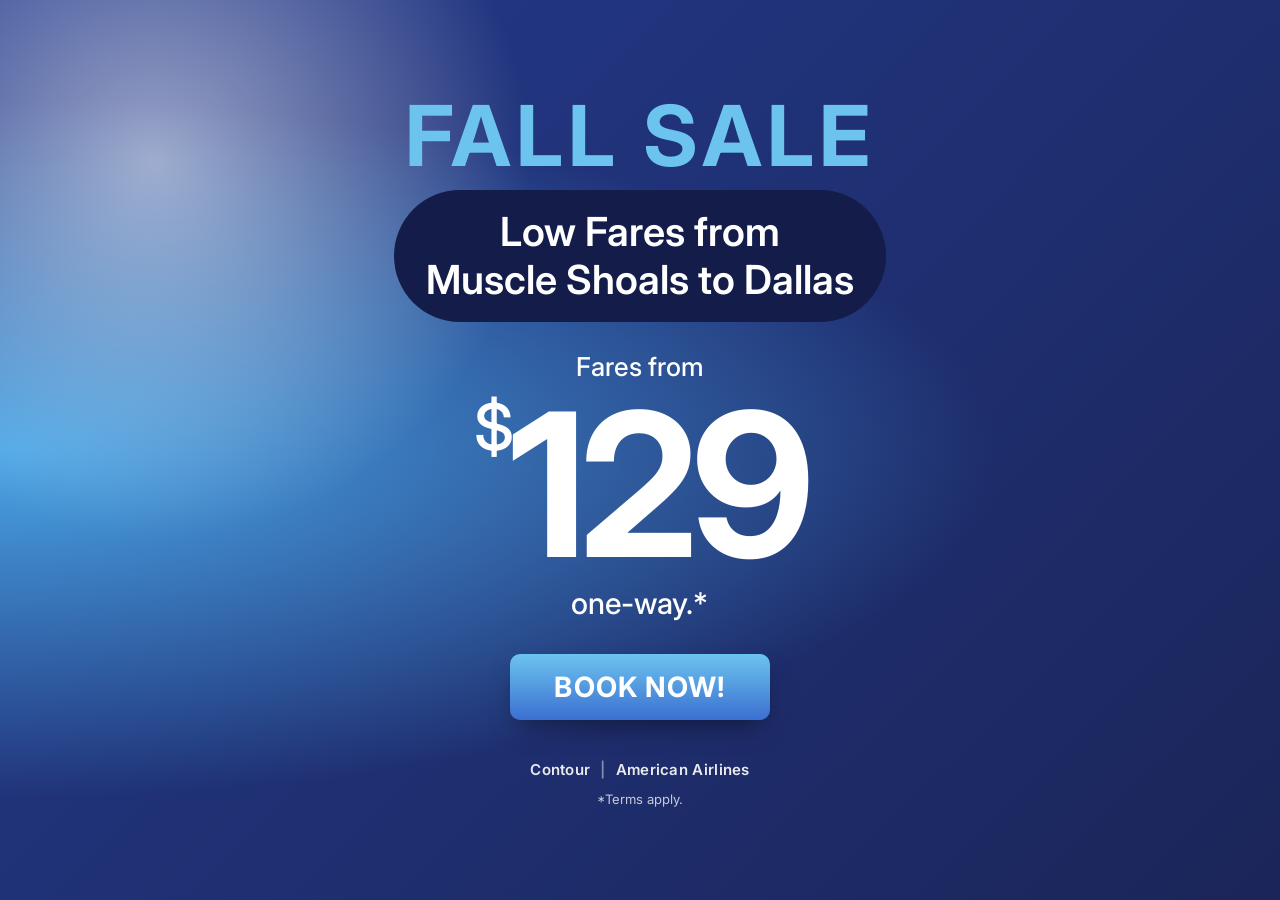
==== ad/index.html @ 5e4c8022 "Add /ad landing page for Fall Sale Muscle Shoals to Dallas fare Headerless page stating the Contour/" ====
<!doctype html>
<html lang="en">
<head>
  <meta charset="utf-8">
  <meta name="viewport" content="width=device-width, initial-scale=1">
  <title>Fall Sale: Muscle Shoals to Dallas from $129 | Fly the Shoals</title>
  <meta name="description" content="Fall Sale: low fares from Muscle Shoals (MSL) to Dallas (DFW) on Contour Airlines, from $129 one-way. Terms apply.">
  <link rel="preconnect" href="https://fonts.googleapis.com">
  <link rel="preconnect" href="https://fonts.gstatic.com" crossorigin>
  <link href="https://fonts.googleapis.com/css2?family=Inter:wght@400;500;600;700;800&display=swap" rel="stylesheet">
  <style>
    :root {
      --navy-900: #141c4a;
      --navy-800: #1b2559;
      --blue-700: #233a8c;
      --blue-500: #3b6fd1;
      --sky:      #6cc4ee;
      --white:    #ffffff;
      --font-sans: "Inter", system-ui, -apple-system, "Segoe UI", Roboto, sans-serif;
    }

    *, *::before, *::after { box-sizing: border-box; }
    html { min-height: 100%; background: var(--navy-800); }
    body {
      margin: 0;
      min-height: 100vh;
      font-family: var(--font-sans);
      color: var(--white);
      background-color: var(--navy-800);
      background-image:
        radial-gradient(circle at 12% 18%, rgba(255,255,255,.55) 0, rgba(255,255,255,0) 28%),
        radial-gradient(ellipse at 0% 50%, #4aa6e6 0, rgba(74,166,230,0) 55%),
        linear-gradient(135deg, var(--blue-700) 0%, var(--navy-800) 100%);
      background-repeat: no-repeat;
      -webkit-font-smoothing: antialiased;
    }

    .deal {
      min-height: 100vh;
      display: flex;
      flex-direction: column;
      align-items: center;
      justify-content: center;
      text-align: center;
      padding: 48px 20px;
    }

    .sale {
      margin: 0 0 12px;
      font-size: clamp(40px, 9vw, 84px);
      font-weight: 700;
      letter-spacing: .06em;
      line-height: 1;
      color: var(--sky);
    }

    .route {
      margin: 0 0 32px;
      padding: 18px 32px;
      max-width: 720px;
      border-radius: 999px;
      background: var(--navy-900);
      font-size: clamp(22px, 4.4vw, 40px);
      font-weight: 600;
      line-height: 1.2;
    }

    .route br { display: none; }
    @media (min-width: 600px) { .route br { display: inline; } }

    .price { margin: 0 0 36px; line-height: 1; }
    .price-from { display: block; font-size: clamp(18px, 3vw, 26px); font-weight: 500; margin-bottom: 4px; }
    .price-amount {
      display: inline-flex;
      align-items: flex-start;
      font-size: clamp(110px, 24vw, 200px);
      font-weight: 700;
      letter-spacing: -.04em;
    }
    .price-amount sup { font-size: .32em; font-weight: 500; margin: .18em .06em 0 0; }
    .price-unit { display: block; font-size: clamp(20px, 3.4vw, 30px); font-weight: 500; margin-top: 4px; }

    .btn {
      display: inline-block;
      padding: 16px 44px;
      border-radius: 10px;
      background: linear-gradient(180deg, var(--sky) 0%, var(--blue-500) 100%);
      color: var(--white);
      font-size: clamp(20px, 3.4vw, 28px);
      font-weight: 700;
      letter-spacing: .04em;
      text-decoration: none;
      text-transform: uppercase;
      box-shadow: 0 12px 28px -10px rgba(0,0,0,.5);
      transition: transform .15s ease, filter .15s ease;
    }
    .btn:hover { transform: translateY(-2px); filter: brightness(1.08); }
    .btn:focus-visible { outline: 3px solid var(--white); outline-offset: 3px; }

    .partners {
      margin: 40px 0 0;
      font-size: 15px;
      font-weight: 600;
      letter-spacing: .02em;
      color: rgba(255,255,255,.9);
    }
    .partners span { opacity: .5; margin: 0 10px; }

    .fine { margin: 12px 0 0; font-size: 13px; color: rgba(255,255,255,.75); }
  </style>
</head>
<body>

  <main class="deal">
    <p class="sale">FALL SALE</p>
    <h1 class="route">Low Fares from<br> Muscle Shoals to Dallas</h1>

    <p class="price">
      <span class="price-from">Fares from</span>
      <span class="price-amount"><sup>$</sup>129</span>
      <span class="price-unit">one-way.*</span>
    </p>

    <a class="btn" href="https://www.flycontour.com/" target="_blank" rel="noopener">Book Now!</a>

    <p class="partners">Contour<span aria-hidden="true">|</span>American Airlines</p>
    <p class="fine">*Terms apply.</p>
  </main>

</body>
</html>
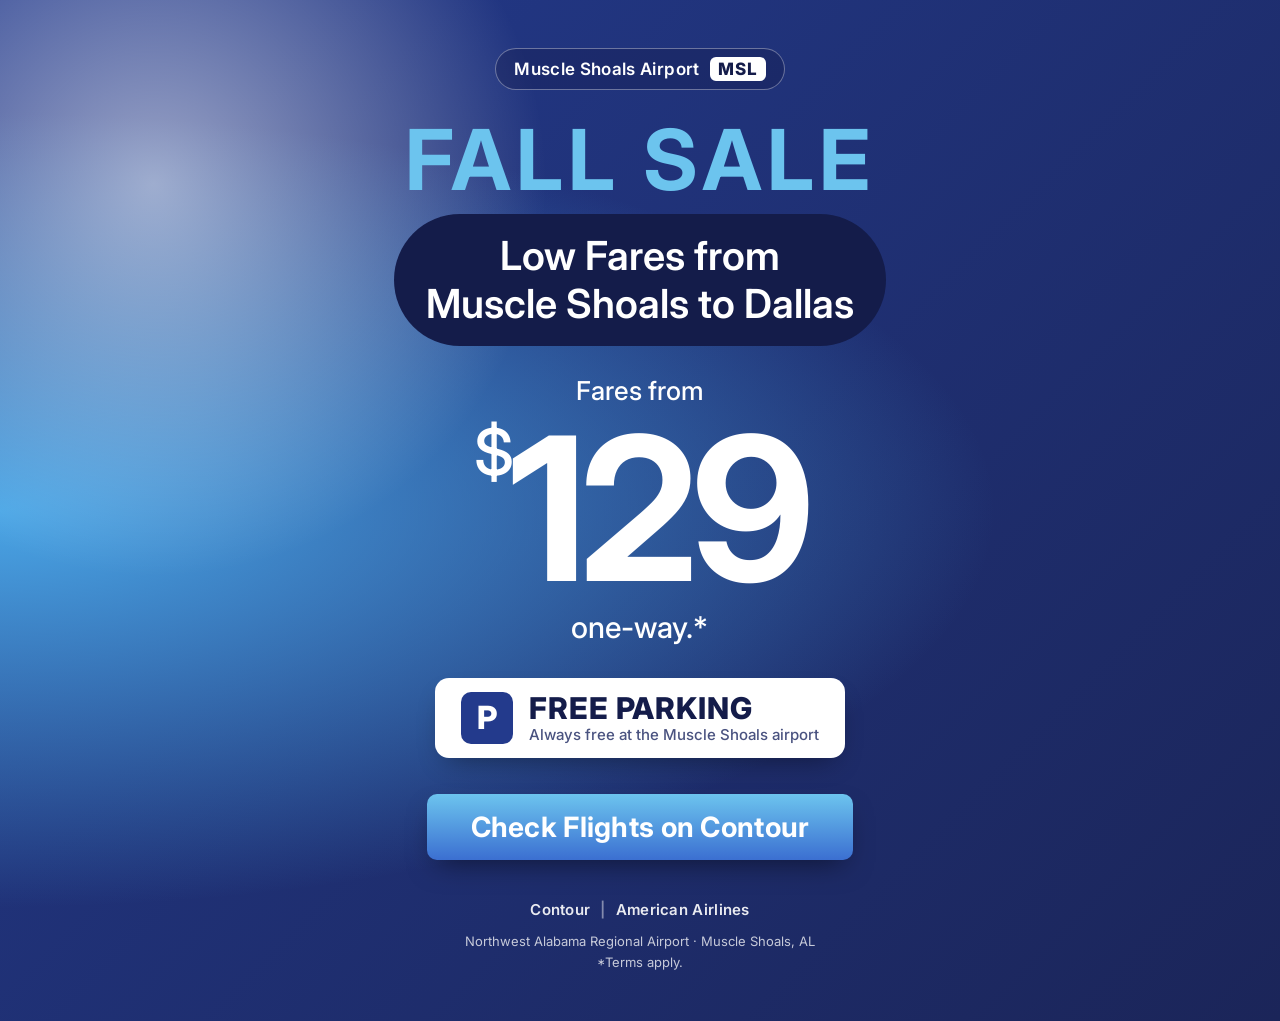
==== commit 330990c5: "Ad page: name the Muscle Shoals airport, add free parking, link to Contour Add an MSL airport badge " ====
--- a/ad/index.html
+++ b/ad/index.html
@@ -4,7 +4,7 @@
   <meta charset="utf-8">
   <meta name="viewport" content="width=device-width, initial-scale=1">
   <title>Fall Sale: Muscle Shoals to Dallas from $129 | Fly the Shoals</title>
-  <meta name="description" content="Fall Sale: low fares from Muscle Shoals (MSL) to Dallas (DFW) on Contour Airlines, from $129 one-way. Terms apply.">
+  <meta name="description" content="Fall Sale at Northwest Alabama Regional Airport: low fares from Muscle Shoals (MSL) to Dallas (DFW) on Contour Airlines, from $129 one-way. Free parking. Terms apply.">
   <link rel="preconnect" href="https://fonts.googleapis.com">
   <link rel="preconnect" href="https://fonts.gstatic.com" crossorigin>
   <link href="https://fonts.googleapis.com/css2?family=Inter:wght@400;500;600;700;800&display=swap" rel="stylesheet">
@@ -43,6 +43,28 @@
       justify-content: center;
       text-align: center;
       padding: 48px 20px;
+    }
+
+    .airport {
+      display: inline-flex;
+      align-items: center;
+      gap: 10px;
+      margin: 0 0 28px;
+      padding: 8px 18px;
+      border: 1px solid rgba(255,255,255,.35);
+      border-radius: 999px;
+      background: rgba(20,28,74,.35);
+      font-size: clamp(14px, 2.4vw, 17px);
+      font-weight: 600;
+      letter-spacing: .02em;
+    }
+    .airport-code {
+      padding: 2px 8px;
+      border-radius: 6px;
+      background: var(--white);
+      color: var(--navy-900);
+      font-weight: 800;
+      letter-spacing: .06em;
     }
 
     .sale {
@@ -88,14 +110,41 @@
       color: var(--white);
       font-size: clamp(20px, 3.4vw, 28px);
       font-weight: 700;
-      letter-spacing: .04em;
+      letter-spacing: .01em;
       text-decoration: none;
-      text-transform: uppercase;
       box-shadow: 0 12px 28px -10px rgba(0,0,0,.5);
       transition: transform .15s ease, filter .15s ease;
     }
     .btn:hover { transform: translateY(-2px); filter: brightness(1.08); }
     .btn:focus-visible { outline: 3px solid var(--white); outline-offset: 3px; }
+
+    .parking {
+      display: flex;
+      align-items: center;
+      gap: 16px;
+      margin: 0 0 36px;
+      padding: 14px 26px;
+      border-radius: 14px;
+      background: var(--white);
+      color: var(--navy-900);
+      text-align: left;
+      box-shadow: 0 12px 28px -12px rgba(0,0,0,.45);
+    }
+    .parking-icon {
+      flex: none;
+      display: grid;
+      place-items: center;
+      width: 52px;
+      height: 52px;
+      border-radius: 10px;
+      background: var(--blue-700);
+      color: var(--white);
+      font-size: 32px;
+      font-weight: 800;
+      line-height: 1;
+    }
+    .parking-title { display: block; font-size: clamp(22px, 4vw, 30px); font-weight: 800; letter-spacing: .03em; line-height: 1.1; }
+    .parking-sub { display: block; font-size: 15px; font-weight: 500; color: #4a5380; }
 
     .partners {
       margin: 40px 0 0;
@@ -106,12 +155,13 @@
     }
     .partners span { opacity: .5; margin: 0 10px; }
 
-    .fine { margin: 12px 0 0; font-size: 13px; color: rgba(255,255,255,.75); }
+    .fine { margin: 12px 0 0; font-size: 13px; line-height: 1.6; color: rgba(255,255,255,.75); }
   </style>
 </head>
 <body>
 
   <main class="deal">
+    <p class="airport">Muscle Shoals Airport <span class="airport-code">MSL</span></p>
     <p class="sale">FALL SALE</p>
     <h1 class="route">Low Fares from<br> Muscle Shoals to Dallas</h1>
 
@@ -121,10 +171,18 @@
       <span class="price-unit">one-way.*</span>
     </p>
 
-    <a class="btn" href="https://www.flycontour.com/" target="_blank" rel="noopener">Book Now!</a>
+    <p class="parking">
+      <span class="parking-icon" aria-hidden="true">P</span>
+      <span>
+        <span class="parking-title">FREE PARKING</span>
+        <span class="parking-sub">Always free at the Muscle Shoals airport</span>
+      </span>
+    </p>
+
+    <a class="btn" href="https://www.contourairlines.com/" target="_blank" rel="noopener">Check Flights on Contour</a>
 
     <p class="partners">Contour<span aria-hidden="true">|</span>American Airlines</p>
-    <p class="fine">*Terms apply.</p>
+    <p class="fine">Northwest Alabama Regional Airport &middot; Muscle Shoals, AL<br>*Terms apply.</p>
   </main>
 
 </body>
